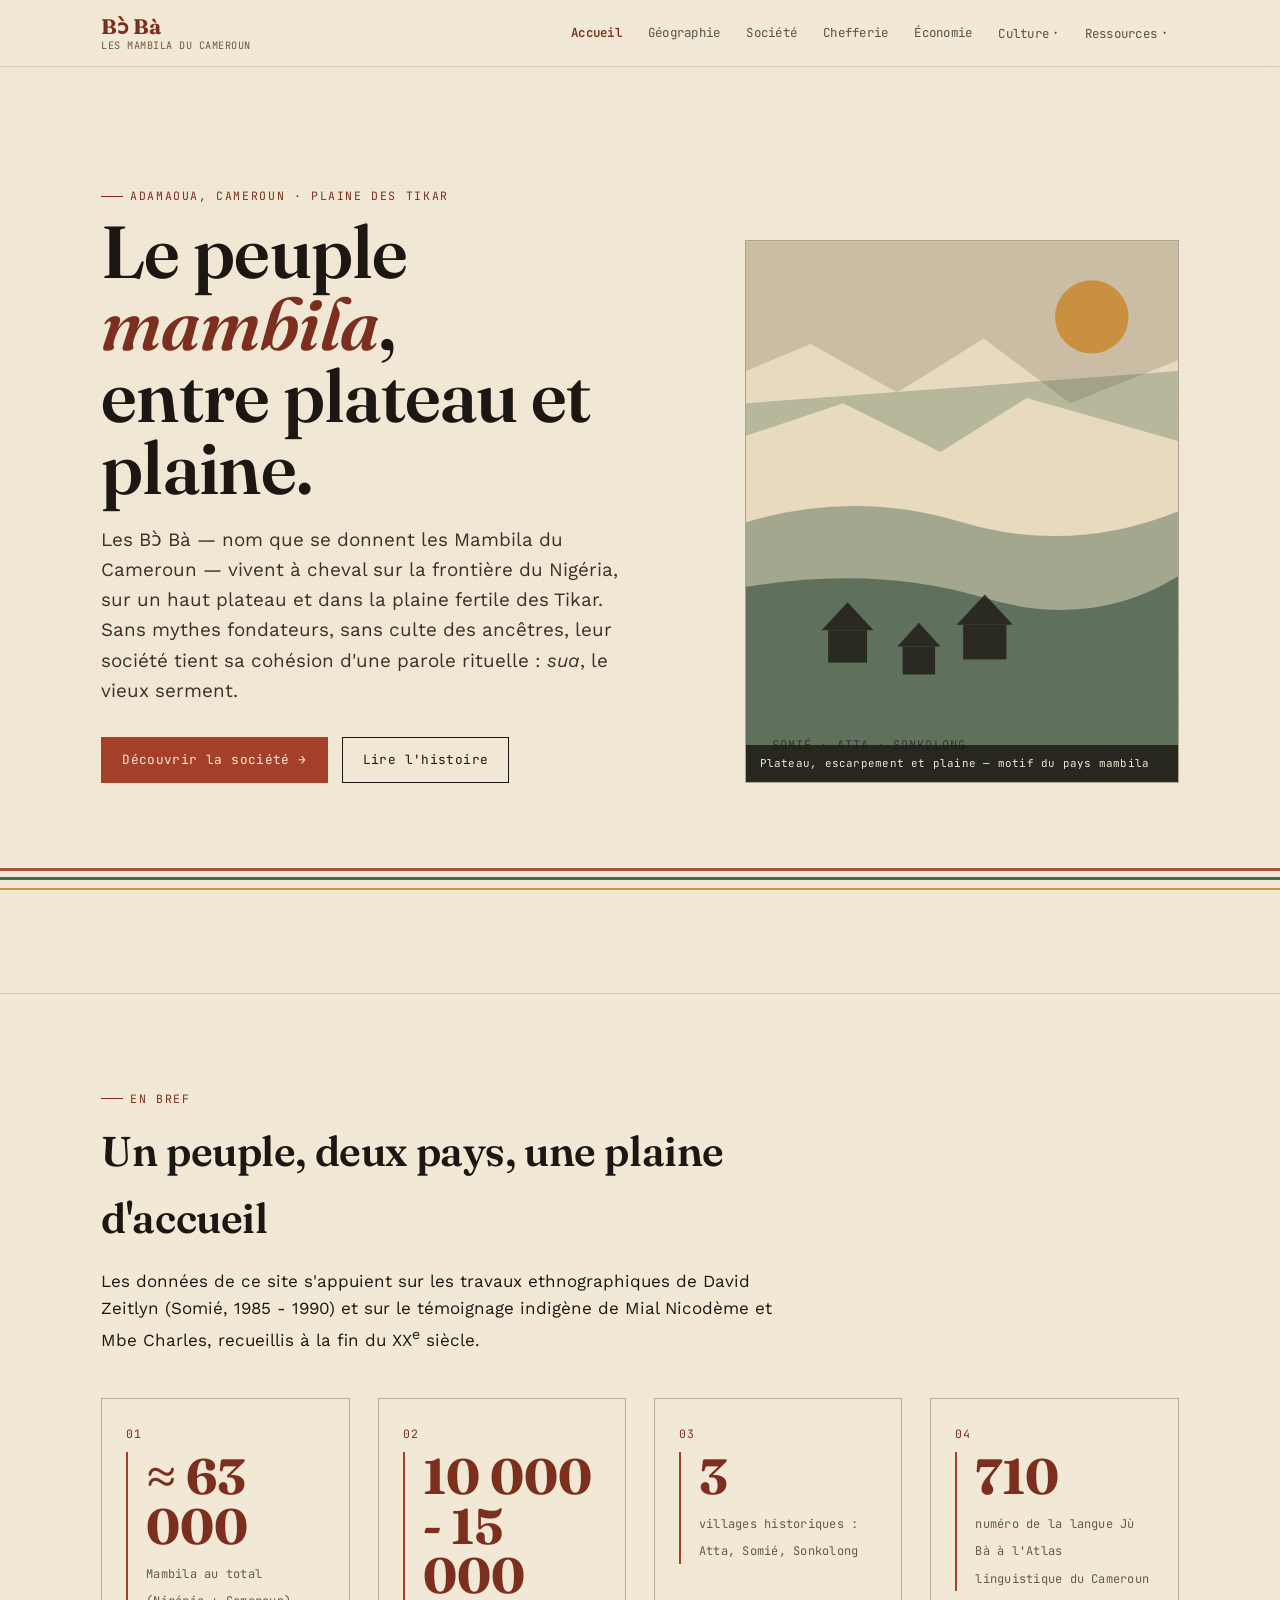
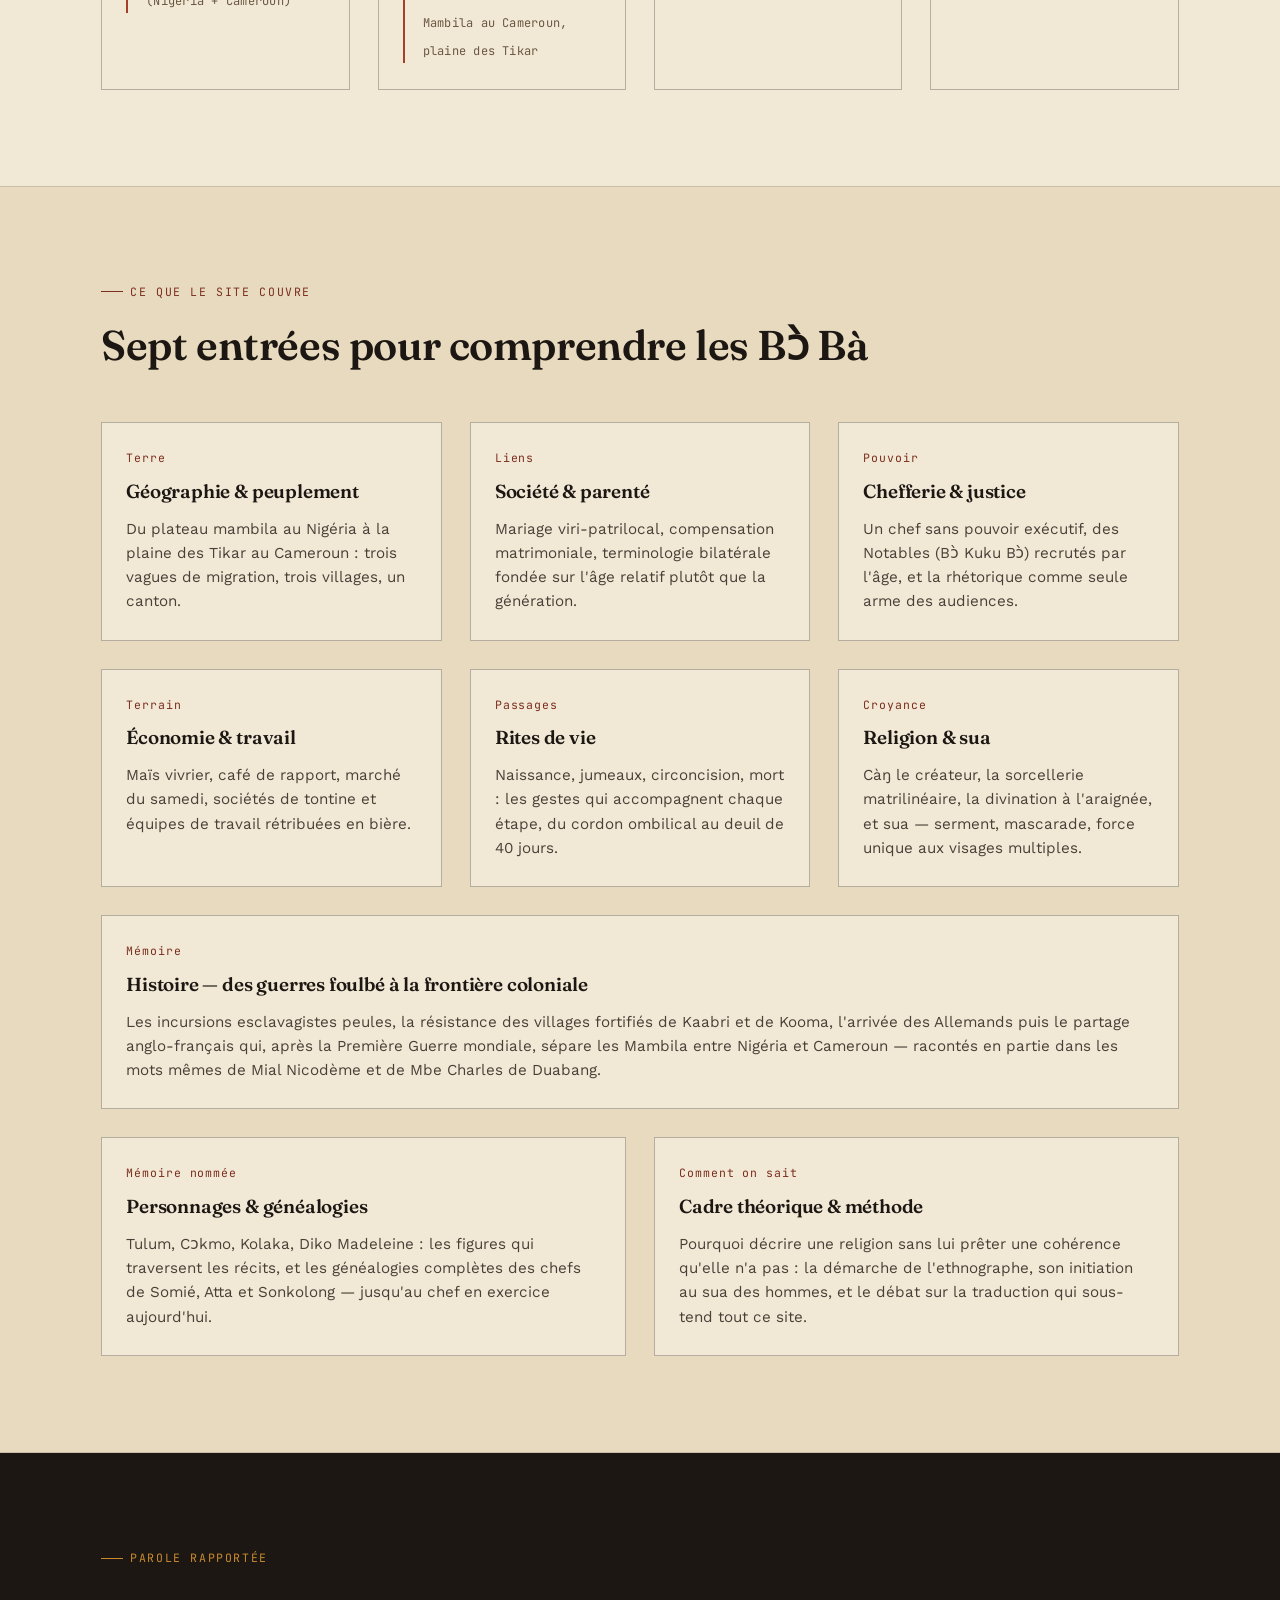
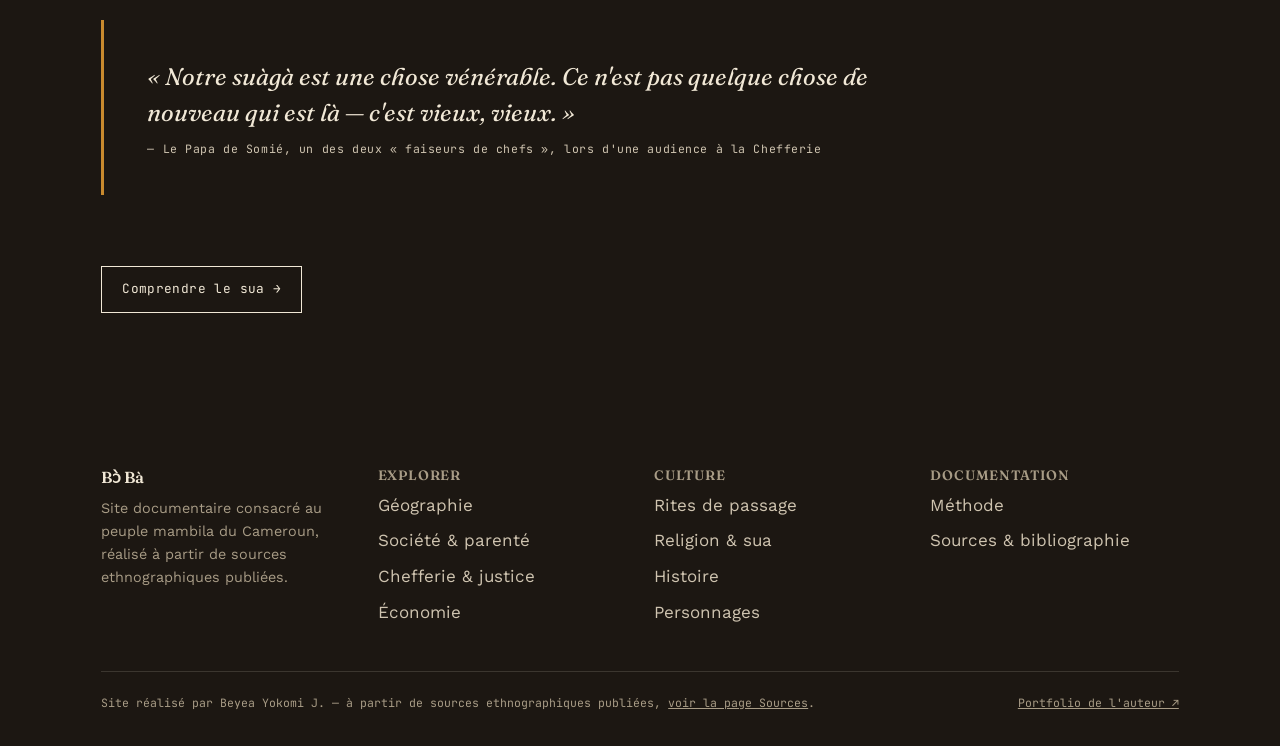
==== index.html @ e919a29d "Initial commit" ====
<!doctype html>
<html lang="fr">
<head>
<meta charset="UTF-8">
<meta name="viewport" content="width=device-width, initial-scale=1">
<title>Bɔ̀ Bà — Les Mambila du Cameroun</title>
<meta name="description" content="Portrait ethnographique du peuple mambila (Bɔ̀ Bà) de la plaine des Tikar, Adamaoua, Cameroun : géographie, société, chefferie, religion et histoire.">
<link rel="stylesheet" href="css/style.css">
</head>
<body>

<header class="site-header">
  <div class="nav-row">
    <a href="index.html" class="brand">
      <span class="mark">Bɔ̀ Bà</span>
      <span class="sub">Les Mambila du Cameroun</span>
    </a>
    <button class="nav-toggle" aria-label="Ouvrir le menu" aria-expanded="false">☰ Menu</button>
    <nav class="main">
      <a href="index.html" class="active">Accueil</a>
      <a href="geographie.html">Géographie</a>
      <a href="societe.html">Société</a>
      <a href="chefferie.html">Chefferie</a>
      <a href="economie.html">Économie</a>
      <div class="nav-group">
        <button type="button" class="nav-group__toggle" aria-expanded="false">Culture <span class="nav-group__chevron">▾</span></button>
        <div class="nav-group__menu">
          <a href="rites.html">Rites de passage</a>
          <a href="religion.html">Religion &amp; sua</a>
          <a href="histoire.html">Histoire</a>
          <a href="personnages.html">Personnages</a>
        </div>
      </div>
      <div class="nav-group">
        <button type="button" class="nav-group__toggle" aria-expanded="false">Ressources <span class="nav-group__chevron">▾</span></button>
        <div class="nav-group__menu">
          <a href="methode.html">Méthode</a>
          <a href="sources.html">Sources</a>
        </div>
      </div>
    </nav>
  </div>
</header>

<section class="hero">
  <div class="wrap">
    <div>
      <div class="eyebrow">Adamaoua, Cameroun · Plaine des Tikar</div>
      <h1>Le peuple <em>mambila</em>,<br>entre plateau et plaine.</h1>
      <p class="lede">Les Bɔ̀ Bà — nom que se donnent les Mambila du Cameroun — vivent à
      cheval sur la frontière du Nigéria, sur un haut plateau et dans la plaine fertile
      des Tikar. Sans mythes fondateurs, sans culte des ancêtres, leur société tient sa
      cohésion d'une parole rituelle : <em>sua</em>, le vieux serment.</p>
      <div class="hero-actions">
        <a href="societe.html" class="btn primary">Découvrir la société →</a>
        <a href="histoire.html" class="btn">Lire l'histoire</a>
      </div>
    </div>
    <div class="hero-fig">
      <svg viewBox="0 0 400 500" xmlns="http://www.w3.org/2000/svg">
        <rect width="400" height="500" fill="#e7dabf"/>
        <!-- schematic escarpment / plain -->
        <path d="M0,120 L60,95 L140,140 L220,90 L300,150 L400,110 L400,0 L0,0 Z" fill="#6b5842" opacity=".22"/>
        <path d="M0,180 L90,150 L180,195 L260,145 L400,185 L400,120 L0,150 Z" fill="#3b5a41" opacity=".28"/>
        <path d="M0,500 L0,260 Q100,230 200,260 T400,250 L400,500 Z" fill="#3b5a41" opacity=".4"/>
        <path d="M0,500 L0,320 Q120,300 220,330 T400,310 L400,500 Z" fill="#294435" opacity=".55"/>
        <!-- sun / chang -->
        <circle cx="320" cy="70" r="34" fill="#c98a2e" opacity=".85"/>
        <!-- village huts silhouettes -->
        <g fill="#1c1712" opacity=".78">
          <path d="M70,360 l24,-26 l24,26 z"/>
          <rect x="76" y="360" width="36" height="30"/>
          <path d="M140,375 l20,-22 l20,22 z"/>
          <rect x="145" y="375" width="30" height="26"/>
          <path d="M195,355 l26,-28 l26,28 z"/>
          <rect x="201" y="355" width="40" height="32"/>
        </g>
        <text x="24" y="470" font-family="JetBrains Mono, monospace" font-size="11" fill="#1c1712" opacity=".65" letter-spacing="1">SOMIÉ · ATTA · SONKOLONG</text>
      </svg>
      <div class="cap">Plateau, escarpement et plaine — motif du pays mambila</div>
    </div>
  </div>
  <div class="strata mt-lg"></div>
</section>

<section>
  <div class="wrap">
    <div class="section-head">
      <div class="eyebrow">En bref</div>
      <h2>Un peuple, deux pays, une plaine d'accueil</h2>
      <p>Les données de ce site s'appuient sur les travaux ethnographiques de David Zeitlyn
      (Somié, 1985 - 1990) et sur le témoignage indigène de Mial Nicodème et Mbe Charles,
      recueillis à la fin du XX<sup>e</sup> siècle.</p>
    </div>
    <div class="grid cols-4">
      <div class="card reveal">
        <span class="num">01</span>
        <div class="stat"><span class="n">≈ 63 000</span><span class="lab">Mambila au total (Nigéria + Cameroun)</span></div>
      </div>
      <div class="card reveal">
        <span class="num">02</span>
        <div class="stat"><span class="n">10 000 - 15 000</span><span class="lab">Mambila au Cameroun, plaine des Tikar</span></div>
      </div>
      <div class="card reveal">
        <span class="num">03</span>
        <div class="stat"><span class="n">3</span><span class="lab">villages historiques : Atta, Somié, Sonkolong</span></div>
      </div>
      <div class="card reveal">
        <span class="num">04</span>
        <div class="stat"><span class="n">710</span><span class="lab">numéro de la langue Jù Bà à l'Atlas linguistique du Cameroun</span></div>
      </div>
    </div>
  </div>
</section>

<section class="alt">
  <div class="wrap">
    <div class="section-head">
      <div class="eyebrow">Ce que le site couvre</div>
      <h2>Sept entrées pour comprendre les Bɔ̀ Bà</h2>
    </div>
    <div class="grid cols-3">
      <a href="geographie.html" class="card card-link reveal">
        <span class="num">Terre</span>
        <h3>Géographie &amp; peuplement</h3>
        <p>Du plateau mambila au Nigéria à la plaine des Tikar au Cameroun : trois vagues
        de migration, trois villages, un canton.</p>
      </a>
      <a href="societe.html" class="card card-link reveal">
        <span class="num">Liens</span>
        <h3>Société &amp; parenté</h3>
        <p>Mariage viri-patrilocal, compensation matrimoniale, terminologie bilatérale
        fondée sur l'âge relatif plutôt que la génération.</p>
      </a>
      <a href="chefferie.html" class="card card-link reveal">
        <span class="num">Pouvoir</span>
        <h3>Chefferie &amp; justice</h3>
        <p>Un chef sans pouvoir exécutif, des Notables (Bɔ̀ Kuku Bɔ̀) recrutés par l'âge,
        et la rhétorique comme seule arme des audiences.</p>
      </a>
      <a href="economie.html" class="card card-link reveal">
        <span class="num">Terrain</span>
        <h3>Économie &amp; travail</h3>
        <p>Maïs vivrier, café de rapport, marché du samedi, sociétés de tontine et
        équipes de travail rétribuées en bière.</p>
      </a>
      <a href="rites.html" class="card card-link reveal">
        <span class="num">Passages</span>
        <h3>Rites de vie</h3>
        <p>Naissance, jumeaux, circoncision, mort : les gestes qui accompagnent chaque
        étape, du cordon ombilical au deuil de 40 jours.</p>
      </a>
      <a href="religion.html" class="card card-link reveal">
        <span class="num">Croyance</span>
        <h3>Religion &amp; sua</h3>
        <p>Càŋ le créateur, la sorcellerie matrilinéaire, la divination à l'araignée, et
        sua — serment, mascarade, force unique aux visages multiples.</p>
      </a>
    </div>
    <div class="mt-md">
      <a href="histoire.html" class="card card-link card-link--block reveal">
        <span class="num">Mémoire</span>
        <h3>Histoire — des guerres foulbé à la frontière coloniale</h3>
        <p class="max-w-none">Les incursions esclavagistes peules, la résistance des villages fortifiés
        de Kaabri et de Kooma, l'arrivée des Allemands puis le partage anglo-français qui,
        après la Première Guerre mondiale, sépare les Mambila entre Nigéria et Cameroun —
        racontés en partie dans les mots mêmes de Mial Nicodème et de Mbe Charles de Duabang.</p>
      </a>
    </div>
    <div class="grid cols-2 mt-md">
      <a href="personnages.html" class="card card-link reveal">
        <span class="num">Mémoire nommée</span>
        <h3>Personnages &amp; généalogies</h3>
        <p>Tulum, Cɔkmo, Kolaka, Diko Madeleine : les figures qui traversent les récits, et les
        généalogies complètes des chefs de Somié, Atta et Sonkolong — jusqu'au chef en
        exercice aujourd'hui.</p>
      </a>
      <a href="methode.html" class="card card-link reveal">
        <span class="num">Comment on sait</span>
        <h3>Cadre théorique &amp; méthode</h3>
        <p>Pourquoi décrire une religion sans lui prêter une cohérence qu'elle n'a pas : la
        démarche de l'ethnographe, son initiation au sua des hommes, et le débat sur la
        traduction qui sous-tend tout ce site.</p>
      </a>
    </div>
  </div>
</section>

<section class="dark">
  <div class="wrap">
    <div class="eyebrow">Parole rapportée</div>
    <blockquote class="field field--dark">
      « Notre suàgà est une chose vénérable. Ce n'est pas quelque chose de nouveau qui
      est là — c'est vieux, vieux. »
      <cite>— Le Papa de Somié, un des deux « faiseurs de chefs », lors d'une audience à la Chefferie</cite>
    </blockquote>
    <a href="religion.html" class="btn btn--on-dark">Comprendre le sua →</a>
  </div>
</section>

<footer>
  <div class="wrap">
    <div class="grid cols-4">
      <div>
        <h4>Bɔ̀ Bà</h4>
        <p class="brand-desc">Site documentaire consacré au peuple mambila
        du Cameroun, réalisé à partir de sources ethnographiques publiées.</p>
      </div>
      <div>
        <h4 class="col-label">Explorer</h4>
        <ul class="linklist">
          <li><a href="geographie.html">Géographie</a></li>
          <li><a href="societe.html">Société &amp; parenté</a></li>
          <li><a href="chefferie.html">Chefferie &amp; justice</a></li>
          <li><a href="economie.html">Économie</a></li>
        </ul>
      </div>
      <div>
        <h4 class="col-label">Culture</h4>
        <ul class="linklist">
          <li><a href="rites.html">Rites de passage</a></li>
          <li><a href="religion.html">Religion &amp; sua</a></li>
          <li><a href="histoire.html">Histoire</a></li>
          <li><a href="personnages.html">Personnages</a></li>
        </ul>
      </div>
      <div>
        <h4 class="col-label">Documentation</h4>
        <ul class="linklist">
          <li><a href="methode.html">Méthode</a></li>
          <li><a href="sources.html">Sources &amp; bibliographie</a></li>
        </ul>
      </div>
    </div>
    <div class="foot-note">
      <span>Site réalisé par Beyea Yokomi J. — à partir de sources ethnographiques publiées, <a href="sources.html">voir la page Sources</a>.</span>
      <span><a href="https://yokomi-potofolio.onrender.com/" target="_blank" rel="noopener">Portfolio de l'auteur ↗</a></span>
    </div>
  </div>
</footer>

<script src="js/main.js"></script>
</body>
</html>
---- css/style.css ----
/* ===========================================================
   Bɔ̀ Bà — site vitrine sur le peuple Mambila du Cameroun
   =========================================================== */

@import url('https://fonts.googleapis.com/css2?family=Fraunces:ital,opsz,wght@0,9..144,400;0,9..144,500;0,9..144,600;0,9..144,700;1,9..144,500&family=Work+Sans:wght@400;500;600&family=JetBrains+Mono:wght@400;500&display=swap');

:root{
  --ink:        #1c1712;
  --paper:      #f1e8d6;
  --paper-2:    #e7dabf;
  --terre:      #a4402a;
  --terre-dk:   #7c2f1f;
  --plaine:     #3b5a41;
  --plaine-dk:  #294435;
  --safran:     #c98a2e;
  --bois:       #6b5842;
  --line:       rgba(28,23,18,.14);
  --line-strong:rgba(28,23,18,.28);

  /* Tons clairs utilisés sur fond sombre (footer, section.dark) — promus
     depuis des couleurs auparavant codées en dur en style inline. */
  --paper-dim:  #cfc4b0;
  --paper-dim-2:#a89c86;
  /* Tons de texte secondaire sur fond clair, également promus depuis du
     style inline répété (cartes, notes, paragraphes courants). */
  --ink-soft:   #4a4038;
  --ink-strong: #2c2620;
  --ink-strong-2: #3a3129;

  --serif: 'Fraunces', ui-serif, Georgia, serif;
  --sans:  'Work Sans', ui-sans-serif, system-ui, sans-serif;
  --mono:  'JetBrains Mono', ui-monospace, monospace;

  --maxw: 1180px;
}

*{ box-sizing:border-box; }
html{ scroll-behavior:smooth; }
body{
  margin:0;
  background:var(--paper);
  color:var(--ink);
  font-family:var(--sans);
  font-size:17px;
  line-height:1.6;
  -webkit-font-smoothing:antialiased;
}

/* subtle woven-paper texture */
body::before{
  content:"";
  position:fixed; inset:0;
  pointer-events:none;
  opacity:.5;
  background-image:
    repeating-linear-gradient(0deg, rgba(28,23,18,.018) 0 1px, transparent 1px 3px),
    repeating-linear-gradient(90deg, rgba(28,23,18,.012) 0 1px, transparent 1px 3px);
  z-index:0;
}

a{ color:inherit; }
img{ max-width:100%; display:block; }

h1,h2,h3,h4{
  font-family:var(--serif);
  font-weight:600;
  margin:0 0 .4em;
  letter-spacing:-.01em;
  color:var(--ink);
}

.eyebrow{
  font-family:var(--mono);
  font-size:.72rem;
  letter-spacing:.14em;
  text-transform:uppercase;
  color:var(--terre-dk);
  display:flex;
  align-items:center;
  gap:.6em;
  margin-bottom:.9em;
}
.eyebrow::before{
  content:"";
  width:22px; height:1px;
  background:var(--terre-dk);
  display:inline-block;
}

p{ margin:0 0 1.1em; max-width:64ch; }
.lede{ font-size:1.18rem; color:#3a3129; }

.wrap{
  max-width:var(--maxw);
  margin:0 auto;
  padding:0 clamp(20px, 4vw, 56px);
  position:relative;
  z-index:1;
}

/* ---------------- Header / nav ---------------- */
.site-header{
  position:sticky; top:0; z-index:50;
  background:rgba(241,232,214,.94);
  backdrop-filter:blur(6px);
  border-bottom:1px solid var(--line);
}
.nav-row{
  display:flex; align-items:center; justify-content:space-between;
  padding:14px clamp(20px,4vw,56px);
  max-width:var(--maxw); margin:0 auto;
  gap:28px;
}
.brand{
  display:flex; flex-direction:column; gap:2px;
  text-decoration:none;
  line-height:1.15;
  flex-shrink:0;
}
.brand .mark{
  font-family:var(--serif); font-weight:700; font-size:1.32rem;
  color:var(--terre-dk);
}
.brand .sub{
  font-family:var(--mono); font-size:.64rem; letter-spacing:.05em;
  color:var(--bois); text-transform:uppercase;
  white-space:nowrap;
}

nav.main{
  display:flex; align-items:center; gap:2px;
  font-family:var(--mono);
  font-size:.78rem;
  letter-spacing:.02em;
}
nav.main > a{
  text-decoration:none;
  padding:8px 12px;
  border-radius:3px;
  color:var(--ink);
  opacity:.72;
  transition:opacity .15s, background .15s;
  white-space:nowrap;
}
nav.main > a:hover{ opacity:1; background:rgba(164,64,42,.1); }
nav.main > a.active{ opacity:1; color:var(--terre-dk); font-weight:600; }

/* Sous-menus regroupés ("Culture", "Ressources") : allègent la barre en
   évitant d'afficher les 11 pages à plat, qui débordait et se repliait
   maladroitement sur deux lignes sur les résolutions de bureau moyennes. */
.nav-group{ position:relative; }
.nav-group__toggle{
  display:flex; align-items:center; gap:.35em;
  font-family:var(--mono); font-size:.78rem; letter-spacing:.02em;
  background:none; border:none; padding:8px 12px; border-radius:3px;
  color:var(--ink); opacity:.72; cursor:pointer;
  transition:opacity .15s, background .15s;
}
.nav-group__toggle:hover, .nav-group__toggle[aria-expanded="true"]{
  opacity:1; background:rgba(164,64,42,.1);
}
.nav-group__toggle.is-current{ opacity:1; color:var(--terre-dk); font-weight:600; }
.nav-group__chevron{ font-size:.7em; transition:transform .15s ease; }
.nav-group__toggle[aria-expanded="true"] .nav-group__chevron{ transform:rotate(180deg); }

.nav-group__menu{
  display:none;
  position:absolute; top:calc(100% + 6px); left:0;
  background:var(--paper); border:1px solid var(--line-strong);
  box-shadow:0 8px 20px rgba(28,23,18,.12);
  padding:6px; min-width:180px;
  flex-direction:column; gap:1px;
}
.nav-group__menu.is-open{ display:flex; }
.nav-group__menu a{
  text-decoration:none; color:var(--ink); font-size:.78rem;
  padding:9px 12px; border-radius:3px; opacity:.85;
  white-space:nowrap;
}
.nav-group__menu a:hover, .nav-group__menu a.active{
  opacity:1; background:rgba(164,64,42,.1); color:var(--terre-dk);
}

.nav-toggle{ display:none; }

@media (max-width: 900px){
  nav.main{ display:none; }
  .nav-toggle{
    display:inline-flex; align-items:center; gap:.4em;
    font-family:var(--mono); font-size:.75rem;
    background:none; border:1px solid var(--line-strong);
    padding:8px 12px; border-radius:4px; cursor:pointer; color:var(--ink);
  }
  nav.main.open{
    display:flex; flex-direction:column; align-items:stretch;
    position:absolute; top:100%; left:0; right:0;
    background:var(--paper); border-bottom:1px solid var(--line);
    padding:8px clamp(20px,4vw,56px) 16px;
    gap:1px;
  }
  /* En menu mobile déplié, les sous-groupes deviennent eux aussi de
     simples sections empilées plutôt que des menus déroulants flottants
     (qui n'ont pas de sens dans une colonne déjà pleine largeur). */
  nav.main.open .nav-group{ display:flex; flex-direction:column; }
  nav.main.open .nav-group__toggle{ justify-content:space-between; width:100%; }
  nav.main.open .nav-group__menu{
    display:none; position:static; box-shadow:none; border:none;
    padding:0 0 0 14px; margin-top:2px;
  }
  nav.main.open .nav-group__menu.is-open{ display:flex; }
}

/* ---------------- Hero ---------------- */
.hero{
  position:relative;
  padding:clamp(60px,10vw,120px) 0 clamp(50px,7vw,90px);
  overflow:hidden;
  border-bottom:1px solid var(--line);
}
.hero .wrap{ display:grid; grid-template-columns:1.15fr .85fr; gap:56px; align-items:end; }
@media (max-width:880px){ .hero .wrap{ grid-template-columns:1fr; } }

.hero h1{
  font-size:clamp(2.6rem, 6vw, 4.6rem);
  line-height:.98;
  margin-bottom:.28em;
}
.hero h1 em{
  font-style:italic;
  color:var(--terre-dk);
}
.hero .lede{ max-width:46ch; }

.hero-fig{
  border:1px solid var(--line-strong);
  background:var(--paper-2);
  aspect-ratio:4/5;
  position:relative;
  overflow:hidden;
}
.hero-fig svg{ width:100%; height:100%; }
.hero-fig .cap{
  position:absolute; left:0; right:0; bottom:0;
  font-family:var(--mono); font-size:.68rem;
  padding:10px 14px; background:rgba(28,23,18,.82); color:var(--paper);
  letter-spacing:.02em;
}

/* decorative band of parallel lines echoing "strates" of plaine/plateau */
.strata{
  height:64px;
  background:
    linear-gradient(180deg, transparent 0 46%, var(--terre) 46% 50%, transparent 50%),
    linear-gradient(180deg, transparent 0 60%, var(--plaine) 60% 64%, transparent 64%),
    linear-gradient(180deg, transparent 0 76%, var(--safran) 76% 79%, transparent 79%);
  opacity:.9;
}

/* ---------------- Sections generic ---------------- */
section{ padding:clamp(52px,8vw,96px) 0; position:relative; }
section.alt{ background:var(--paper-2); border-top:1px solid var(--line); border-bottom:1px solid var(--line); }
section.dark{ background:var(--ink); color:var(--paper); }
section.dark h1,section.dark h2,section.dark h3{ color:var(--paper); }
section.dark .eyebrow{ color:var(--safran); }
section.dark .eyebrow::before{ background:var(--safran); }
section.dark p{ color:#cfc4b0; }

.section-head{ max-width:70ch; margin-bottom:2.6em; }
.section-head h2{ font-size:clamp(1.8rem, 3.4vw, 2.6rem); }

/* ---------------- Cards / grids ---------------- */
.grid{ display:grid; gap:28px; }
.grid.cols-2{ grid-template-columns:repeat(2,1fr); }
.grid.cols-3{ grid-template-columns:repeat(3,1fr); }
.grid.cols-4{ grid-template-columns:repeat(4,1fr); }
@media (max-width:880px){ .grid.cols-2,.grid.cols-3,.grid.cols-4{ grid-template-columns:1fr; } }
@media (max-width:1080px){ .grid.cols-4{ grid-template-columns:repeat(2,1fr); } }

.card{
  border:1px solid var(--line-strong);
  background:var(--paper);
  padding:26px 24px;
  position:relative;
}
section.alt .card{ background:var(--paper); }
.card .num{
  font-family:var(--mono); font-size:.72rem; color:var(--terre-dk);
  letter-spacing:.08em; margin-bottom:.8em; display:block;
}
.card h3{ font-size:1.18rem; margin-bottom:.5em; }
.card p{ font-size:.95rem; color:var(--ink-soft); margin-bottom:0; }

/* Carte cliquable (page d'accueil) : retire le soulignement de lien par
   défaut et ajoute un signal de survol discret. */
.card.card-link{
  text-decoration:none;
  transition:border-color .18s ease, transform .18s ease;
}
.card.card-link:hover, .card.card-link:focus-visible{
  border-color:var(--terre);
  transform:translateY(-2px);
}
.card.card-link--block{ display:block; }
@media (prefers-reduced-motion: reduce){
  .card.card-link{ transition:none; }
  .card.card-link:hover, .card.card-link:focus-visible{ transform:none; }
}

.stat{
  border-left:2px solid var(--terre);
  padding-left:18px;
}
.stat .n{
  font-family:var(--serif); font-weight:700;
  font-size:clamp(2.1rem,4vw,3.1rem);
  line-height:1; color:var(--terre-dk);
  display:block; margin-bottom:.15em;
}
.stat .lab{ font-family:var(--mono); font-size:.75rem; color:var(--bois); letter-spacing:.02em; }

/* ---------------- Timeline (histoire) ---------------- */
.timeline{ position:relative; margin-top:2.5em; }
.timeline::before{
  content:""; position:absolute; left:9px; top:6px; bottom:6px; width:1px;
  background:var(--line-strong);
}
.tl-item{ position:relative; padding-left:38px; margin-bottom:2.4em; }
.tl-item::before{
  content:""; position:absolute; left:0; top:5px;
  width:20px; height:20px; border-radius:50%;
  background:var(--paper); border:2px solid var(--terre);
}
.tl-item .when{ font-family:var(--mono); font-size:.78rem; color:var(--terre-dk); letter-spacing:.04em; margin-bottom:.3em; display:block; }
.tl-item h3{ font-size:1.3rem; margin-bottom:.4em; }

/* ---------------- Pull quote / temoignage ---------------- */
blockquote.field{
  margin:2.2em 0;
  padding:1.6em 1.8em;
  background:var(--paper-2);
  border-left:3px solid var(--terre);
  font-family:var(--serif);
  font-style:italic;
  font-size:1.2rem;
  line-height:1.5;
  color:var(--terre-dk);
}
blockquote.field cite{
  display:block; font-style:normal; font-family:var(--mono);
  font-size:.72rem; letter-spacing:.05em; color:var(--bois); margin-top:.8em;
}
/* Variante utilisée sur fond sombre (section.dark) : fond transparent,
   bordure et texte réadaptés au contraste de la section. */
blockquote.field.field--dark{
  background:none; border-color:var(--safran); color:var(--paper); font-size:1.5rem; max-width:52ch;
}
blockquote.field.field--dark cite{ color:var(--paper-dim); }

/* ---------------- Definition list / lexique ---------------- */
.lexicon{ display:grid; gap:0; border-top:1px solid var(--line-strong); margin-top:1.6em; }
.lex-row{
  display:grid; grid-template-columns:180px 1fr;
  gap:24px; padding:18px 0; border-bottom:1px solid var(--line);
}
@media (max-width:680px){ .lex-row{ grid-template-columns:1fr; gap:6px; } }
.lex-term{ font-family:var(--serif); font-weight:600; font-style:italic; color:var(--terre-dk); font-size:1.05rem; }
.lex-def{ color:var(--ink-strong-2); font-size:.96rem; }

/* ---------------- Table of villages / chefs ---------------- */
table.data{
  width:100%; border-collapse:collapse; margin-top:1.4em; font-size:.92rem;
}
table.data th, table.data td{
  text-align:left; padding:10px 14px; border-bottom:1px solid var(--line);
}
table.data th{
  font-family:var(--mono); font-size:.7rem; letter-spacing:.06em; text-transform:uppercase;
  color:var(--bois); font-weight:500;
}
table.data tr:hover td{ background:rgba(164,64,42,.05); }

/* ---------------- Map (svg) ---------------- */
.map-box{
  border:1px solid var(--line-strong); background:var(--paper-2);
  padding:20px;
}
/* Variante utilisée quand le schéma SVG doit occuper tout le cadre, sans
   marge intérieure ni légende (ex. schéma de la véranda du palais). */
.map-box.map-box--flush{ padding:0; overflow:hidden; }
.map-legend{ display:flex; flex-wrap:wrap; gap:16px; margin-top:16px; font-family:var(--mono); font-size:.72rem; }
.map-legend span{ display:inline-flex; align-items:center; gap:6px; }
.map-legend i{ width:11px; height:11px; display:inline-block; border-radius:50%; }
.map-legend i.dot-terre{ background:var(--terre); }
.map-legend i.dot-safran{ background:var(--safran); }
.map-legend i.dot-bois{ background:var(--bois); }

/* ---------------- Footer ---------------- */
footer{
  background:var(--ink); color:var(--paper);
  padding:56px 0 34px;
}
footer h4{ color:var(--paper); font-size:1rem; }
footer a{ color:var(--paper-dim); text-decoration:none; }
footer a:hover{ color:var(--safran); }
footer .grid{ margin-bottom:36px; }
.foot-note{
  border-top:1px solid rgba(241,232,214,.15);
  padding-top:22px;
  font-family:var(--mono); font-size:.72rem;
  color:var(--paper-dim-2);
  display:flex; justify-content:space-between; flex-wrap:wrap; gap:10px;
}
.foot-note a{ color:var(--paper-dim-2); text-decoration:underline; }
.foot-note a:hover{ color:var(--safran); }

/* Uniformisées depuis des styles inline auparavant dupliqués sur chaque
   page (jusqu'à 6 fois identiques) : libellé de colonne du footer, et
   paragraphe de présentation de la marque. */
footer h4.col-label{
  font-size:.85rem; text-transform:uppercase; letter-spacing:.06em; color:var(--paper-dim-2);
}
footer .brand-desc{
  color:var(--paper-dim-2); font-size:.9rem; max-width:26ch;
}

/* ---------------- Buttons / links ---------------- */
.btn{
  display:inline-flex; align-items:center; gap:.5em;
  font-family:var(--mono); font-size:.8rem; letter-spacing:.03em;
  padding:12px 20px;
  border:1px solid var(--ink);
  text-decoration:none; color:var(--ink);
  transition:background .15s,color .15s;
}
.btn:hover{ background:var(--ink); color:var(--paper); }
.btn.primary{ background:var(--terre); border-color:var(--terre); color:var(--paper); }
.btn.primary:hover{ background:var(--terre-dk); border-color:var(--terre-dk); }
/* Variante utilisée sur fond sombre (section.dark) */
.btn.btn--on-dark{ border-color:var(--paper); color:var(--paper); margin-top:1.4em; }
.btn.btn--on-dark:hover{ background:var(--paper); color:var(--ink); }

.linklist{ list-style:none; margin:0; padding:0; }
.linklist li{ margin-bottom:.5em; }
.linklist a{ text-decoration:none; }
.linklist a:hover{ text-decoration:underline; }

/* ---------------- Page hero (sous-pages) ---------------- */
.page-hero{
  padding:clamp(50px,8vw,84px) 0 clamp(36px,5vw,56px);
  border-bottom:1px solid var(--line);
}
.page-hero h1{ font-size:clamp(2.2rem,5vw,3.4rem); max-width:16ch; }
.breadcrumb{
  font-family:var(--mono); font-size:.72rem; color:var(--bois); letter-spacing:.03em;
  margin-bottom:1.4em;
}
.breadcrumb a{ text-decoration:none; color:var(--bois); }
.breadcrumb a:hover{ color:var(--terre-dk); }

/* ---------------- Two column article ---------------- */
.article-grid{
  display:grid; grid-template-columns:220px 1fr; gap:56px;
  align-items:start;
}
@media (max-width:880px){ .article-grid{ grid-template-columns:1fr; } }
.article-nav{
  position:sticky; top:90px;
  font-family:var(--mono); font-size:.76rem;
}
.article-nav .lab{ text-transform:uppercase; letter-spacing:.08em; color:var(--bois); margin-bottom:.9em; display:block; }
.article-nav ul{ list-style:none; margin:0; padding:0; border-left:1px solid var(--line-strong); }
.article-nav li a{
  display:block; padding:7px 0 7px 14px; text-decoration:none; color:var(--ink); opacity:.7;
  border-left:2px solid transparent; margin-left:-1px;
}
.article-nav li a:hover{ opacity:1; }
.article-nav li a.active{ opacity:1; border-left-color:var(--terre); color:var(--terre-dk); font-weight:600; }

@media (max-width:880px){
  /* En une seule colonne, le sommaire n'a plus de place latérale dédiée :
     le sticky le faisait flotter par-dessus le texte pendant le scroll.
     Il redevient un bloc normal, à sa place dans le flux, replié par
     défaut pour ne pas allonger la page avant le texte de l'article. */
  .article-nav{ position:static; top:auto; margin-bottom:2em; }

  .article-nav__toggle{
    display:flex; align-items:center; gap:.5em; width:100%;
    background:var(--paper-2); border:1px solid var(--line-strong);
    padding:12px 16px; text-align:left;
    font-family:var(--mono); font-size:.76rem; text-transform:uppercase;
    letter-spacing:.08em; color:var(--bois);
  }
  .article-nav__chevron{ margin-left:auto; transition:transform .18s ease; }
  .article-nav.is-collapsed .article-nav__chevron{ transform:rotate(-90deg); }
  .article-nav.is-collapsed ul{ display:none; }
  .article-nav:not(.is-collapsed) ul{
    border-left:none; border:1px solid var(--line-strong); border-top:none;
    padding:6px 10px;
  }
}
@media (min-width:881px){
  /* Le bouton n'existe que pour le comportement mobile : au-delà du
     point de rupture, on le masque et on force la liste visible même si
     le JS l'avait marquée repliée avant un redimensionnement de fenêtre. */
  .article-nav__toggle{ display:none; }
  .article-nav ul{ display:block !important; }
}

.prose h2{ font-size:1.7rem; margin-top:2.2em; scroll-margin-top:100px; }
.prose h2:first-child{ margin-top:0; }
.prose h3{ font-size:1.2rem; margin-top:1.6em; scroll-margin-top:100px; }
.prose p{ max-width:70ch; color:var(--ink-strong); }
.prose ul, .prose ol{ max-width:70ch; padding-left:1.3em; margin-bottom:1.2em; }
.prose li{ margin-bottom:.4em; }
.prose .note{
  font-size:.86rem; color:var(--bois); border-left:2px solid var(--line-strong);
  padding-left:14px; margin:1.4em 0;
}
/* Paragraphe secondaire, plus discret que le corps de texte principal
   (ex. notes bibliographiques annexes en page Sources). */
.prose .text-note{ font-size:.92rem; color:var(--ink-soft); }

/* small figure caption style */
.figure{ margin:1.8em 0; }
.figure .cap{ font-family:var(--mono); font-size:.72rem; color:var(--bois); margin-top:.6em; }

/* pill tags */
.tag{
  display:inline-block; font-family:var(--mono); font-size:.68rem; letter-spacing:.04em;
  padding:4px 9px; border:1px solid var(--line-strong); color:var(--bois); text-transform:uppercase;
  margin-right:6px; margin-bottom:6px;
}

/* reveal-on-scroll */
.reveal{ opacity:0; transform:translateY(14px); transition:opacity .6s ease, transform .6s ease; }
.reveal.in{ opacity:1; transform:none; }

@media (prefers-reduced-motion: reduce){
  html{ scroll-behavior:auto; }
  .reveal{ opacity:1; transform:none; transition:none; }
}

/* Bloc de boutons du hero d'accueil */
.hero-actions{ display:flex; gap:14px; flex-wrap:wrap; margin-top:1.8em; }

/* Espacement systématique du chapeau (lede) sous un titre de page —
   remplace un style inline identique répété sur 10 pages sur 11. */
.page-hero .lede{ margin-top:.6em; }

/* ---------------- Bloc de transition en fin de page ----------------
   Remplace un motif de styles inline identiques (text-align:center,
   justify-content:center, margin:0 auto...) auparavant répété sur 9
   pages sur 11. */
.cta-block{ text-align:center; }
.cta-block .eyebrow{ justify-content:center; }
.cta-block p{ margin:0 auto 1.6em; }

/* Utilitaires de marge / largeur — remplacent les derniers cas isolés de
   style inline (ajustements ponctuels, pas des motifs répétés). */
.mt-lg{ margin-top:56px; }
.mt-md{ margin-top:28px; }
.mt-sm{ margin-top:1.6em; }
.max-w-none{ max-width:none; }
.max-w-prose{ max-width:70ch; }
.mb-lg{ margin-bottom:3em; }
/* Grilles/statistiques intégrées au texte courant (.prose) — quatre
   variantes d'espacement vertical, auparavant en style inline identique
   sur plusieurs pages. */
.my-block{ margin:1.6em 0; }
.my-block--lg{ margin:1.8em 0; }
.my-block--xl{ margin:2em 0; }
.mx-auto-tight{ margin:0 auto 1.6em; }

/* ---------------- Barre de progression de lecture ----------------
   Discrète, en haut de fenêtre, uniquement sur les pages longues
   dotées d'une zone .prose. Suit le pourcentage de défilement déjà
   effectué à travers l'article. */
.read-progress{
  position:fixed; top:0; left:0; right:0; height:3px; z-index:60;
  background:transparent;
  pointer-events:none;
}
.read-progress__bar{
  height:100%; width:0%;
  background:var(--terre);
  transition:width .1s linear;
}
@media (prefers-reduced-motion: reduce){
  .read-progress__bar{ transition:none; }
}

/* ---------------- Lexique interactif ---------------- */
.lex-hit{
  border-bottom:1px dashed var(--terre-dk);
  cursor:help;
  text-decoration:none;
}
.lex-hit:hover, .lex-hit:focus-visible{
  background:rgba(164,64,42,.1);
  outline:none;
}
.lex-tooltip{
  position:absolute;
  z-index:200;
  max-width:280px;
  background:var(--ink);
  color:var(--paper);
  padding:14px 16px;
  font-size:.86rem;
  line-height:1.5;
  box-shadow:0 8px 24px rgba(28,23,18,.28);
  display:flex;
  flex-direction:column;
  gap:.4em;
}
.lex-tooltip[hidden]{ display:none; }
.lex-tooltip-term{
  font-family:var(--serif); font-style:italic; font-weight:600;
  color:var(--safran); font-size:1.02rem;
}
.lex-tooltip-def{ color:var(--paper-dim); }
.lex-tooltip-link{
  font-family:var(--mono); font-size:.72rem; letter-spacing:.03em;
  color:var(--paper); text-decoration:none; margin-top:.3em;
  border-top:1px solid rgba(241,232,214,.15); padding-top:.5em;
}
.lex-tooltip-link:hover{ color:var(--safran); }
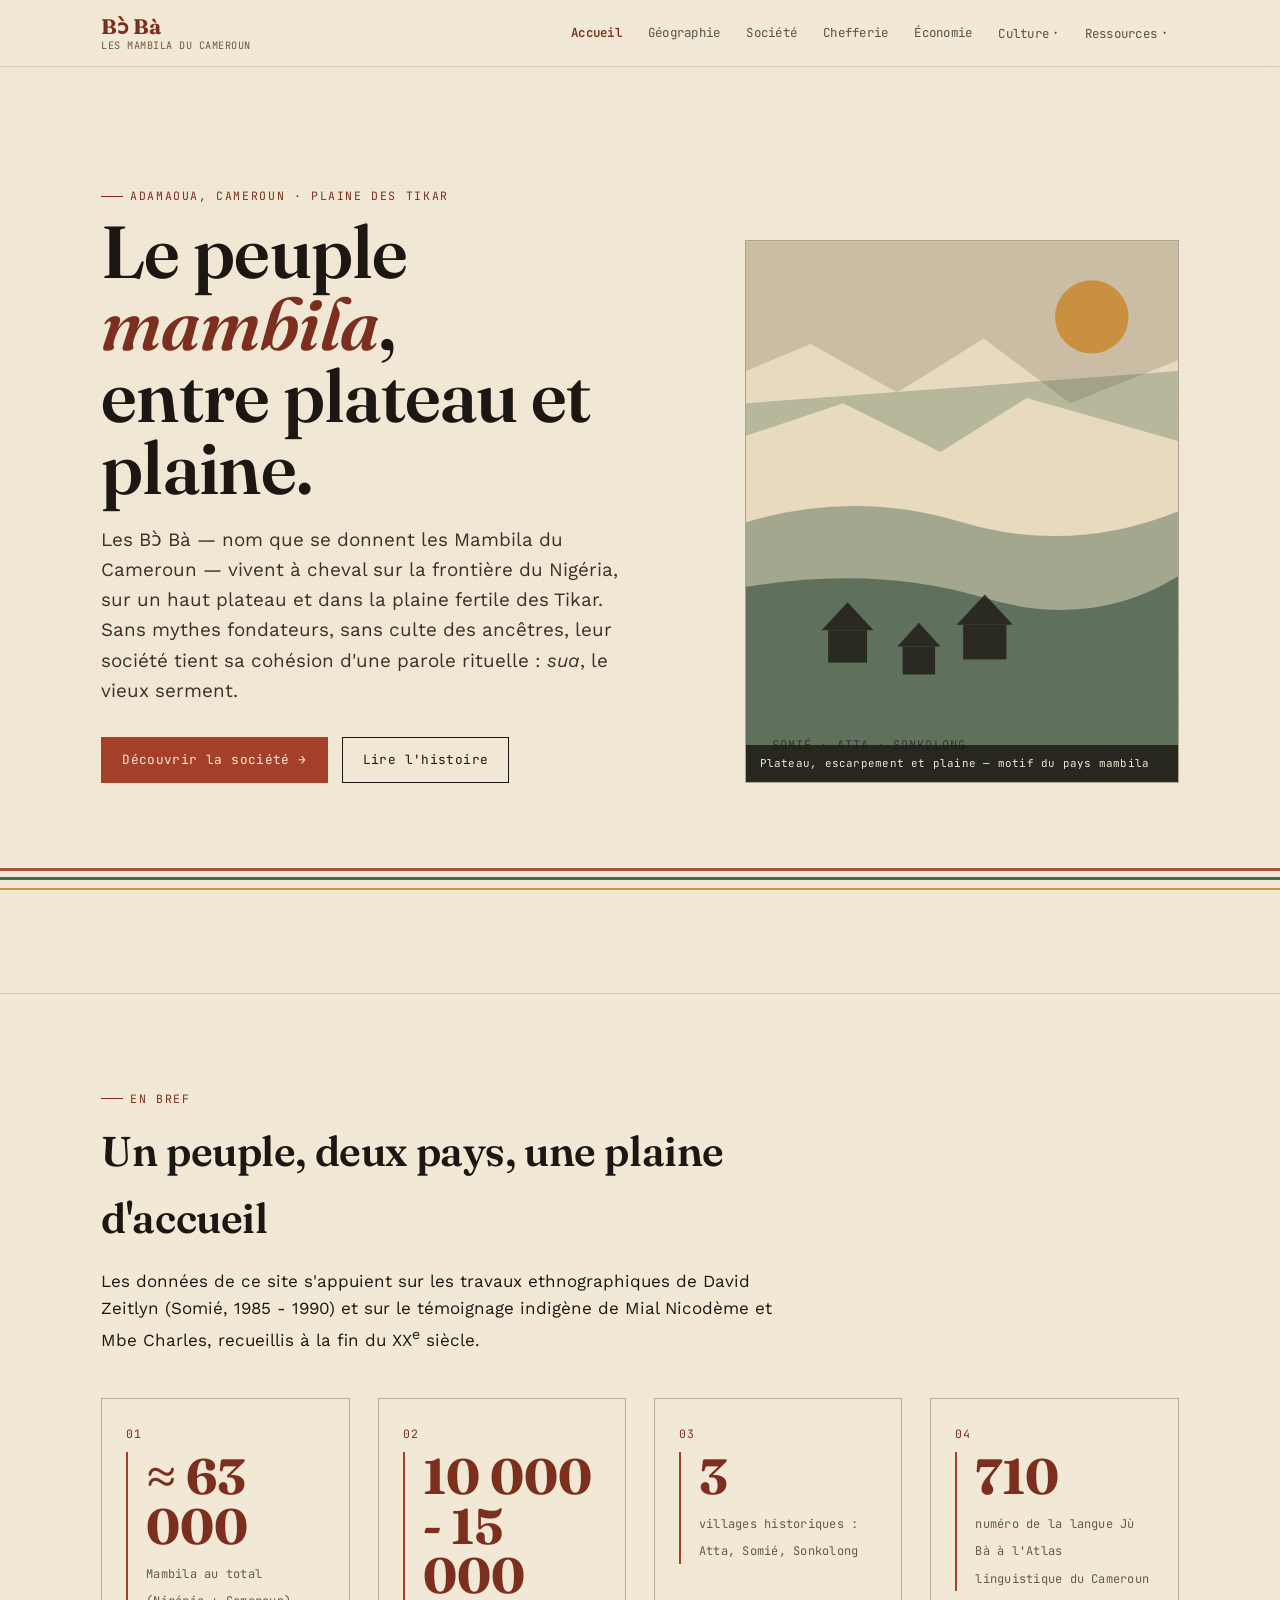
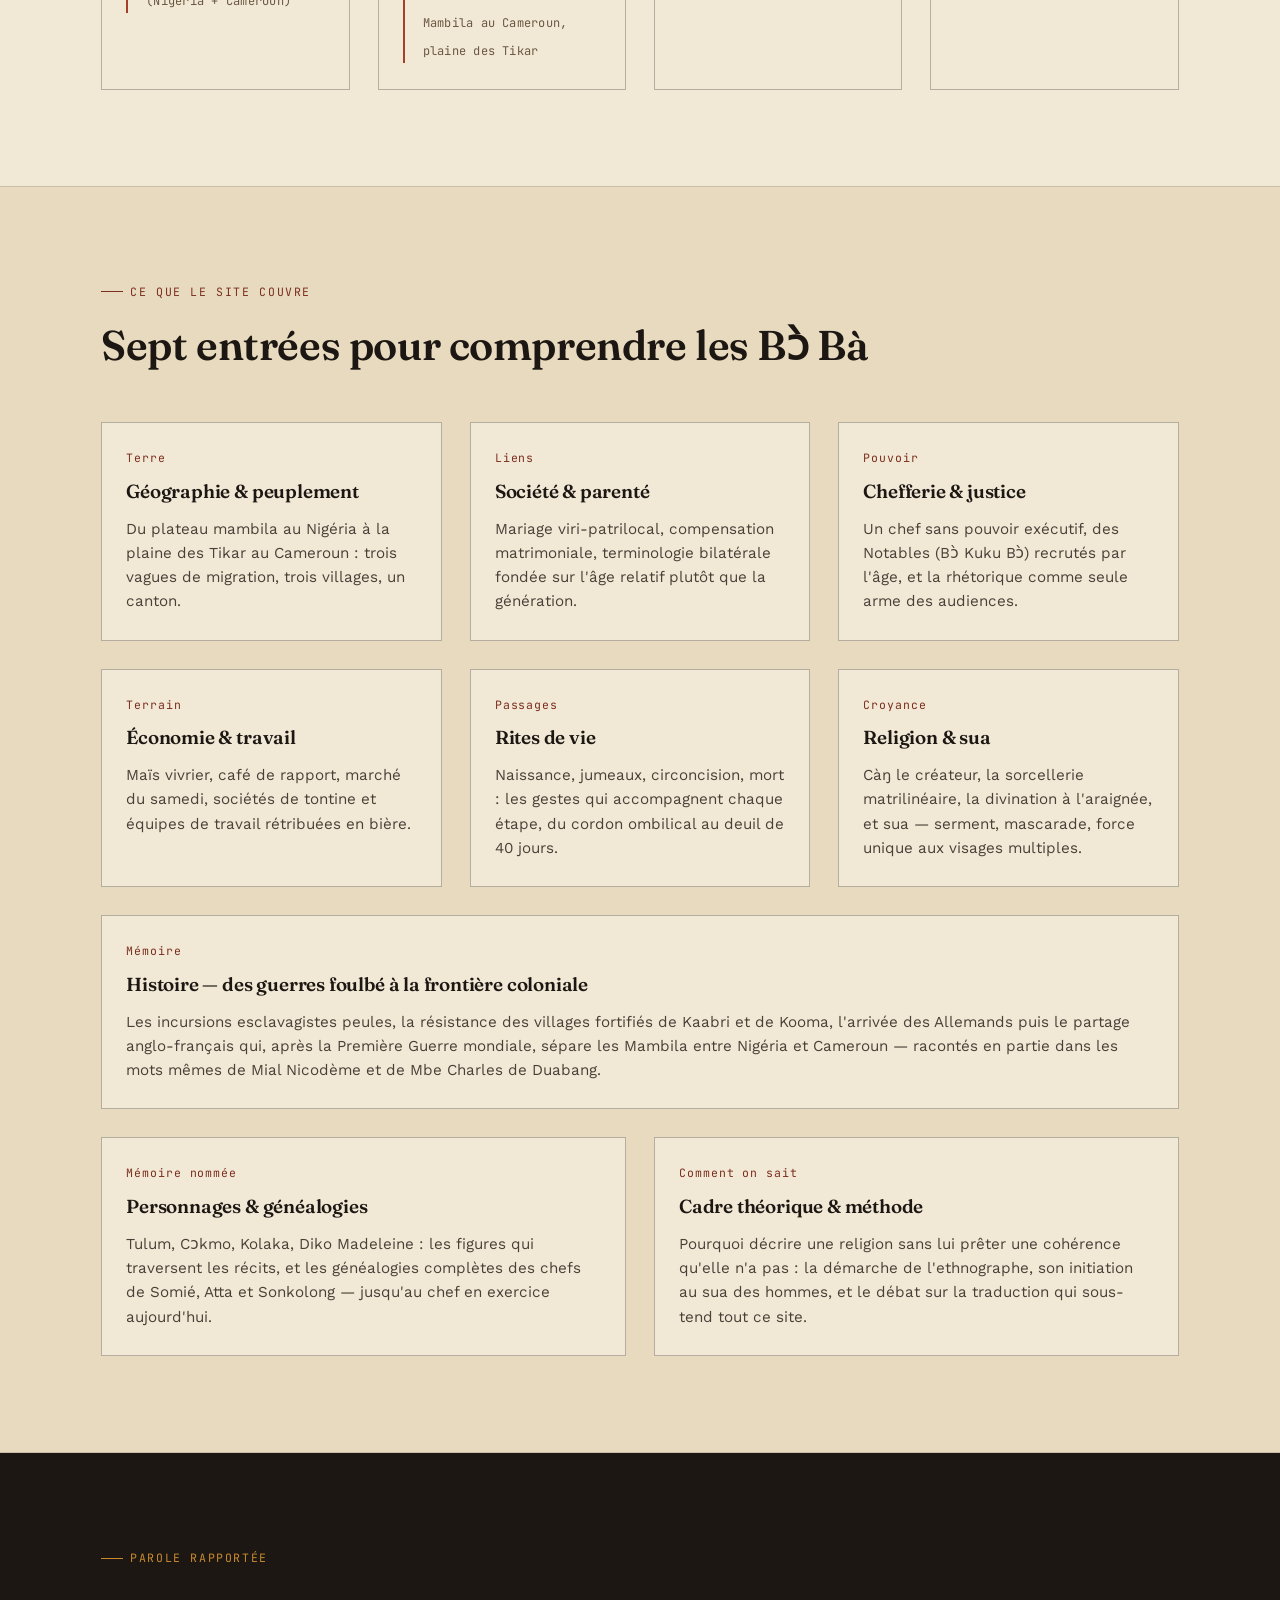
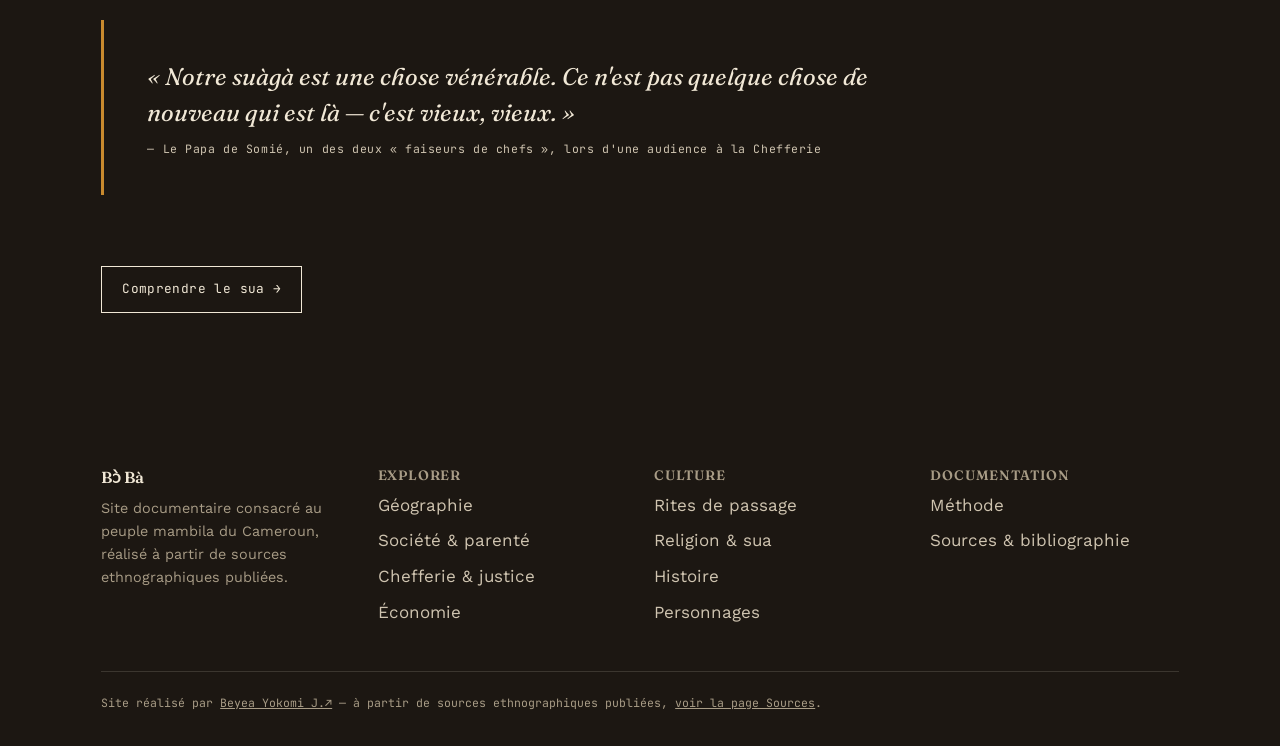
==== commit 5fa5a0cd: "Updated site content and styling" ====
--- a/index.html
+++ b/index.html
@@ -233,8 +233,8 @@
       </div>
     </div>
     <div class="foot-note">
-      <span>Site réalisé par Beyea Yokomi J. — à partir de sources ethnographiques publiées, <a href="sources.html">voir la page Sources</a>.</span>
-      <span><a href="https://yokomi-potofolio.onrender.com/" target="_blank" rel="noopener">Portfolio de l'auteur ↗</a></span>
+      <span>Site réalisé par <a href="https://yokomi-potofolio.onrender.com/" target="_blank" rel="noopener">Beyea Yokomi J.↗</a> — à partir de sources ethnographiques publiées, <a href="sources.html">voir la page Sources</a>.</span>
+      
     </div>
   </div>
 </footer>
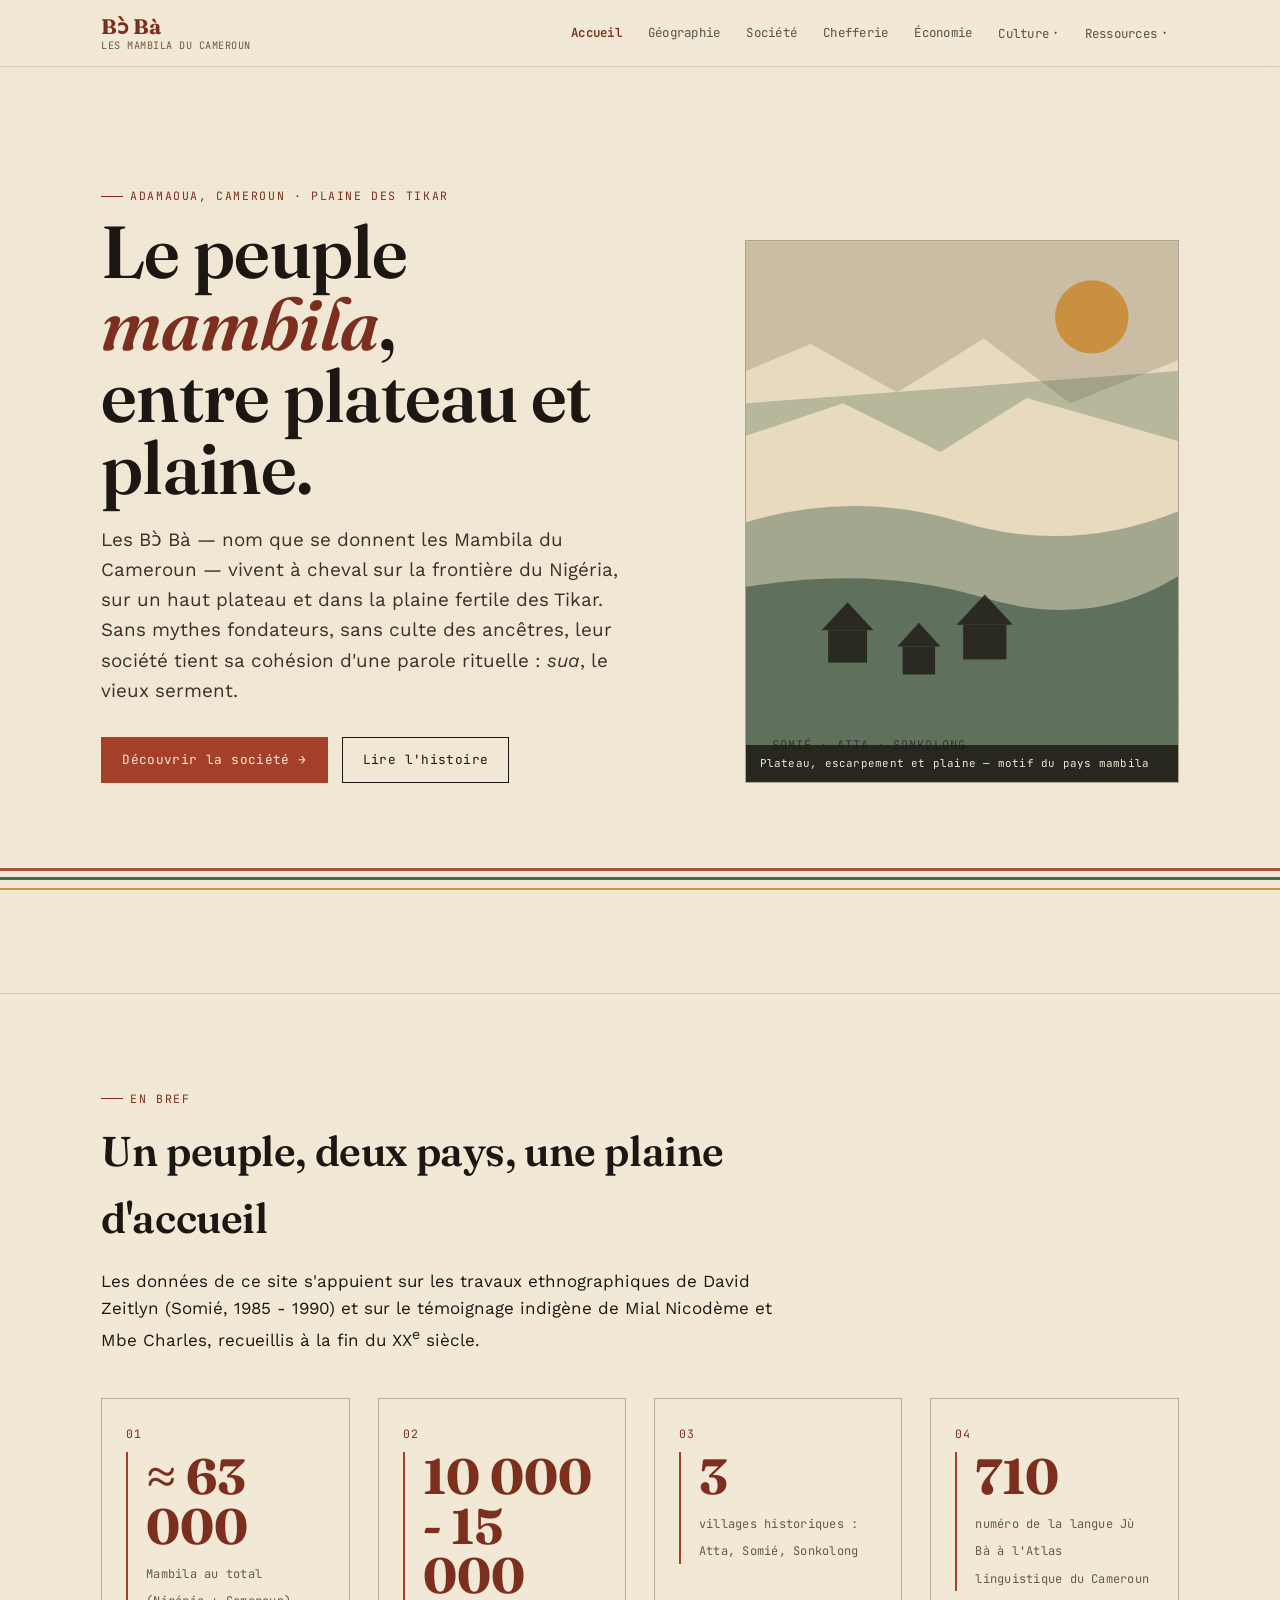
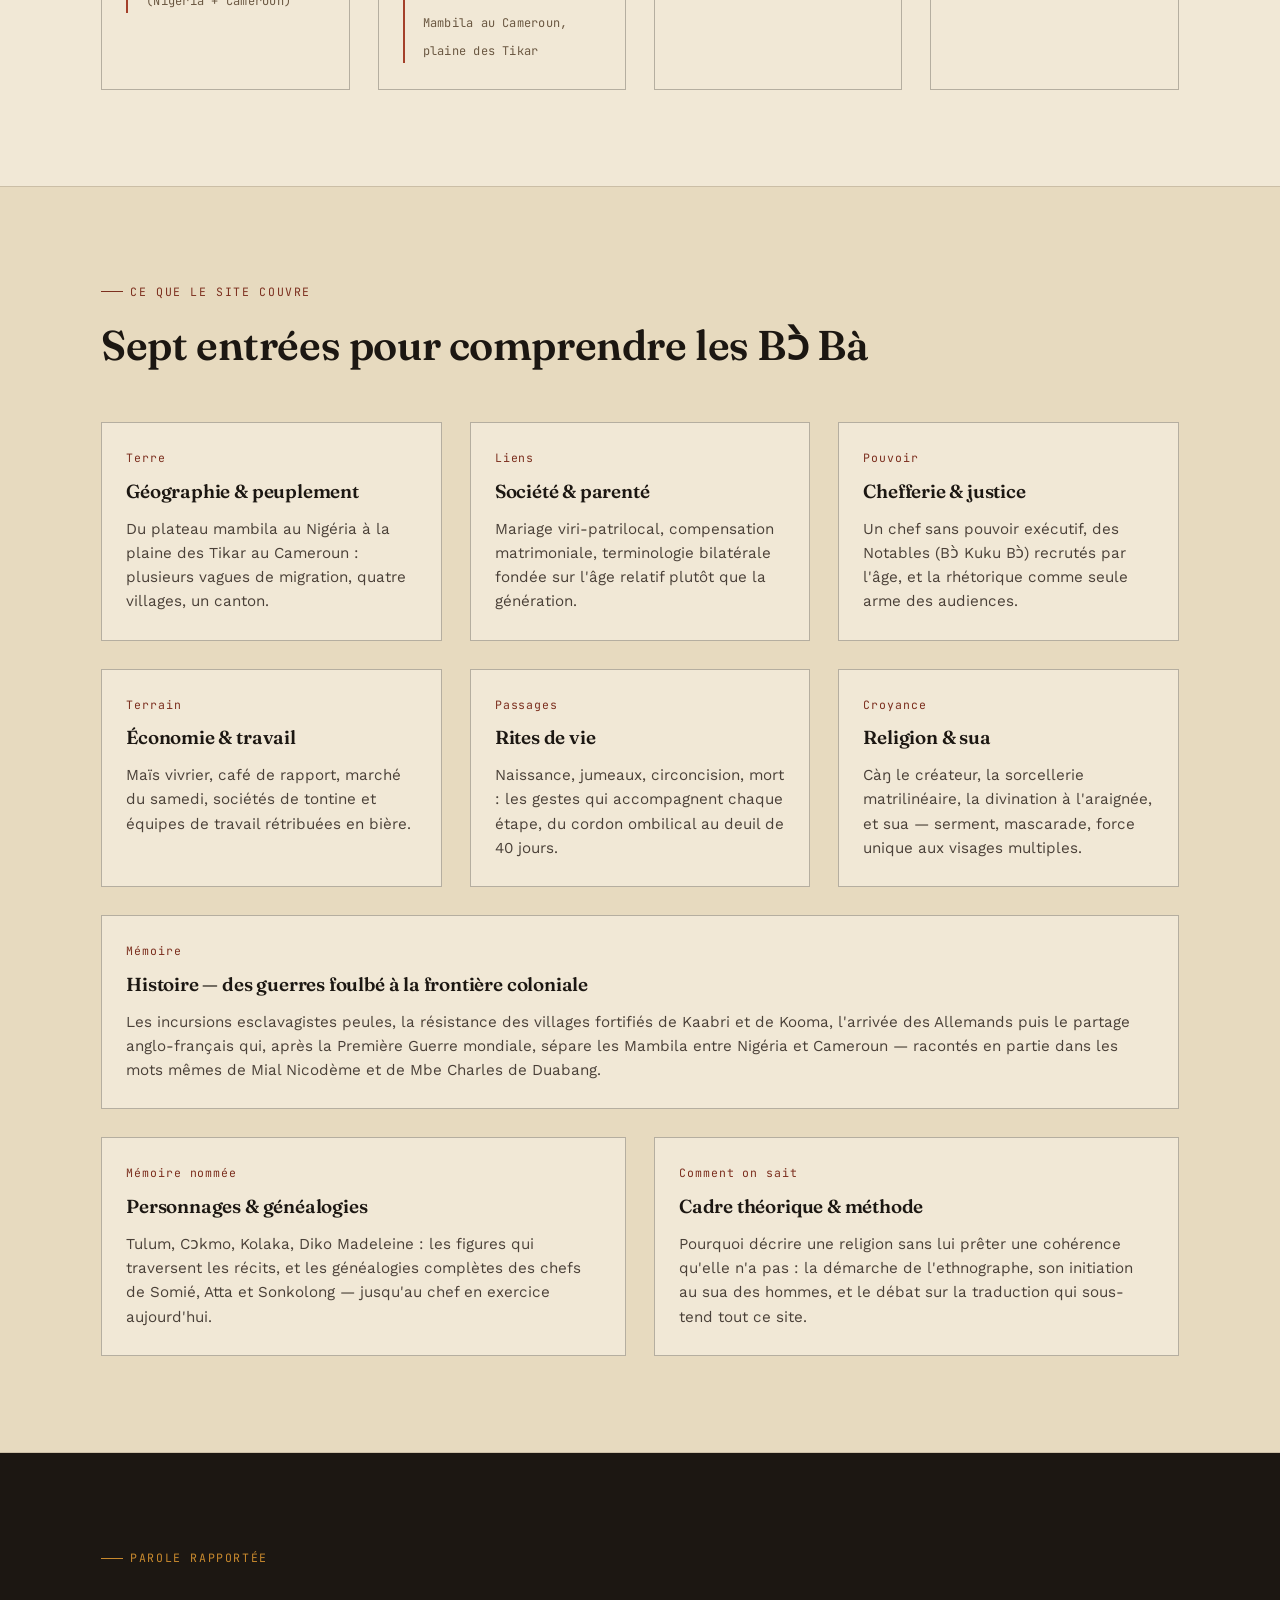
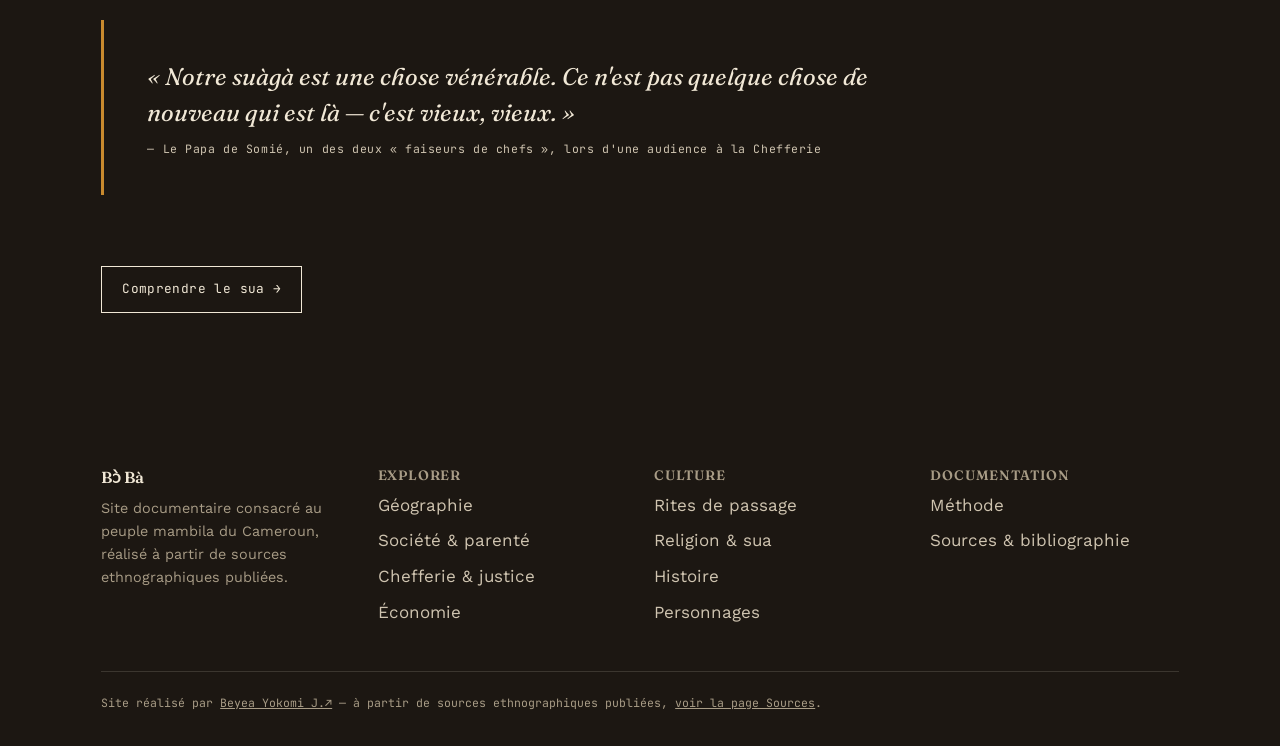
==== commit f290d994: "Ajout de nouvelles informations" ====
--- a/index.html
+++ b/index.html
@@ -123,8 +123,8 @@
       <a href="geographie.html" class="card card-link reveal">
         <span class="num">Terre</span>
         <h3>Géographie &amp; peuplement</h3>
-        <p>Du plateau mambila au Nigéria à la plaine des Tikar au Cameroun : trois vagues
-        de migration, trois villages, un canton.</p>
+        <p>Du plateau mambila au Nigéria à la plaine des Tikar au Cameroun : plusieurs vagues
+        de migration, quatre villages, un canton.</p>
       </a>
       <a href="societe.html" class="card card-link reveal">
         <span class="num">Liens</span>
--- a/css/style.css
+++ b/css/style.css
@@ -589,6 +589,59 @@
   .read-progress__bar{ transition:none; }
 }
 
+/* ---------------- Sua concept tree (organigramme) ---------------- */
+.sua-tree{
+  margin:2em 0;
+  padding:28px 20px;
+  background:var(--paper-2);
+  border:1px solid var(--line-strong);
+  overflow-x:auto;
+}
+.sua-tree__root{
+  display:flex; justify-content:center; margin-bottom:22px;
+}
+.sua-tree__root span{
+  font-family:var(--serif); font-weight:700; font-style:italic; font-size:1.5rem;
+  color:var(--terre-dk);
+  background:var(--paper); border:2px solid var(--terre);
+  padding:8px 26px;
+  position:relative;
+}
+.sua-tree__root::after{
+  content:'';
+  display:block; position:relative;
+  width:1px; height:22px; background:var(--line-strong);
+  margin:0 auto;
+  order:2;
+}
+.sua-tree__branches{
+  display:flex; justify-content:center; gap:48px; flex-wrap:wrap;
+  position:relative;
+  padding-top:22px;
+  border-top:1px solid var(--line-strong);
+}
+.sua-tree__branch{ min-width:220px; flex:1 1 260px; }
+.sua-tree__node{ display:flex; justify-content:center; margin-bottom:18px; }
+.sua-tree__node span{
+  font-family:var(--mono); font-size:.82rem; letter-spacing:.03em; text-transform:uppercase;
+  background:var(--terre); color:var(--paper);
+  padding:7px 16px;
+}
+.sua-tree__leaves{
+  display:flex; flex-direction:column; gap:10px;
+  border-left:2px solid var(--line-strong);
+  padding-left:16px;
+}
+.sua-tree__leaf{
+  display:flex; flex-direction:column; gap:2px;
+  background:var(--paper); border:1px solid var(--line);
+  padding:9px 12px;
+}
+.sua-tree__leaf span{
+  font-family:var(--serif); font-style:italic; font-weight:600; color:var(--ink-strong); font-size:.96rem;
+}
+.sua-tree__leaf small{ font-family:var(--mono); font-size:.7rem; color:var(--bois); }
+
 /* ---------------- Lexique interactif ---------------- */
 .lex-hit{
   border-bottom:1px dashed var(--terre-dk);
